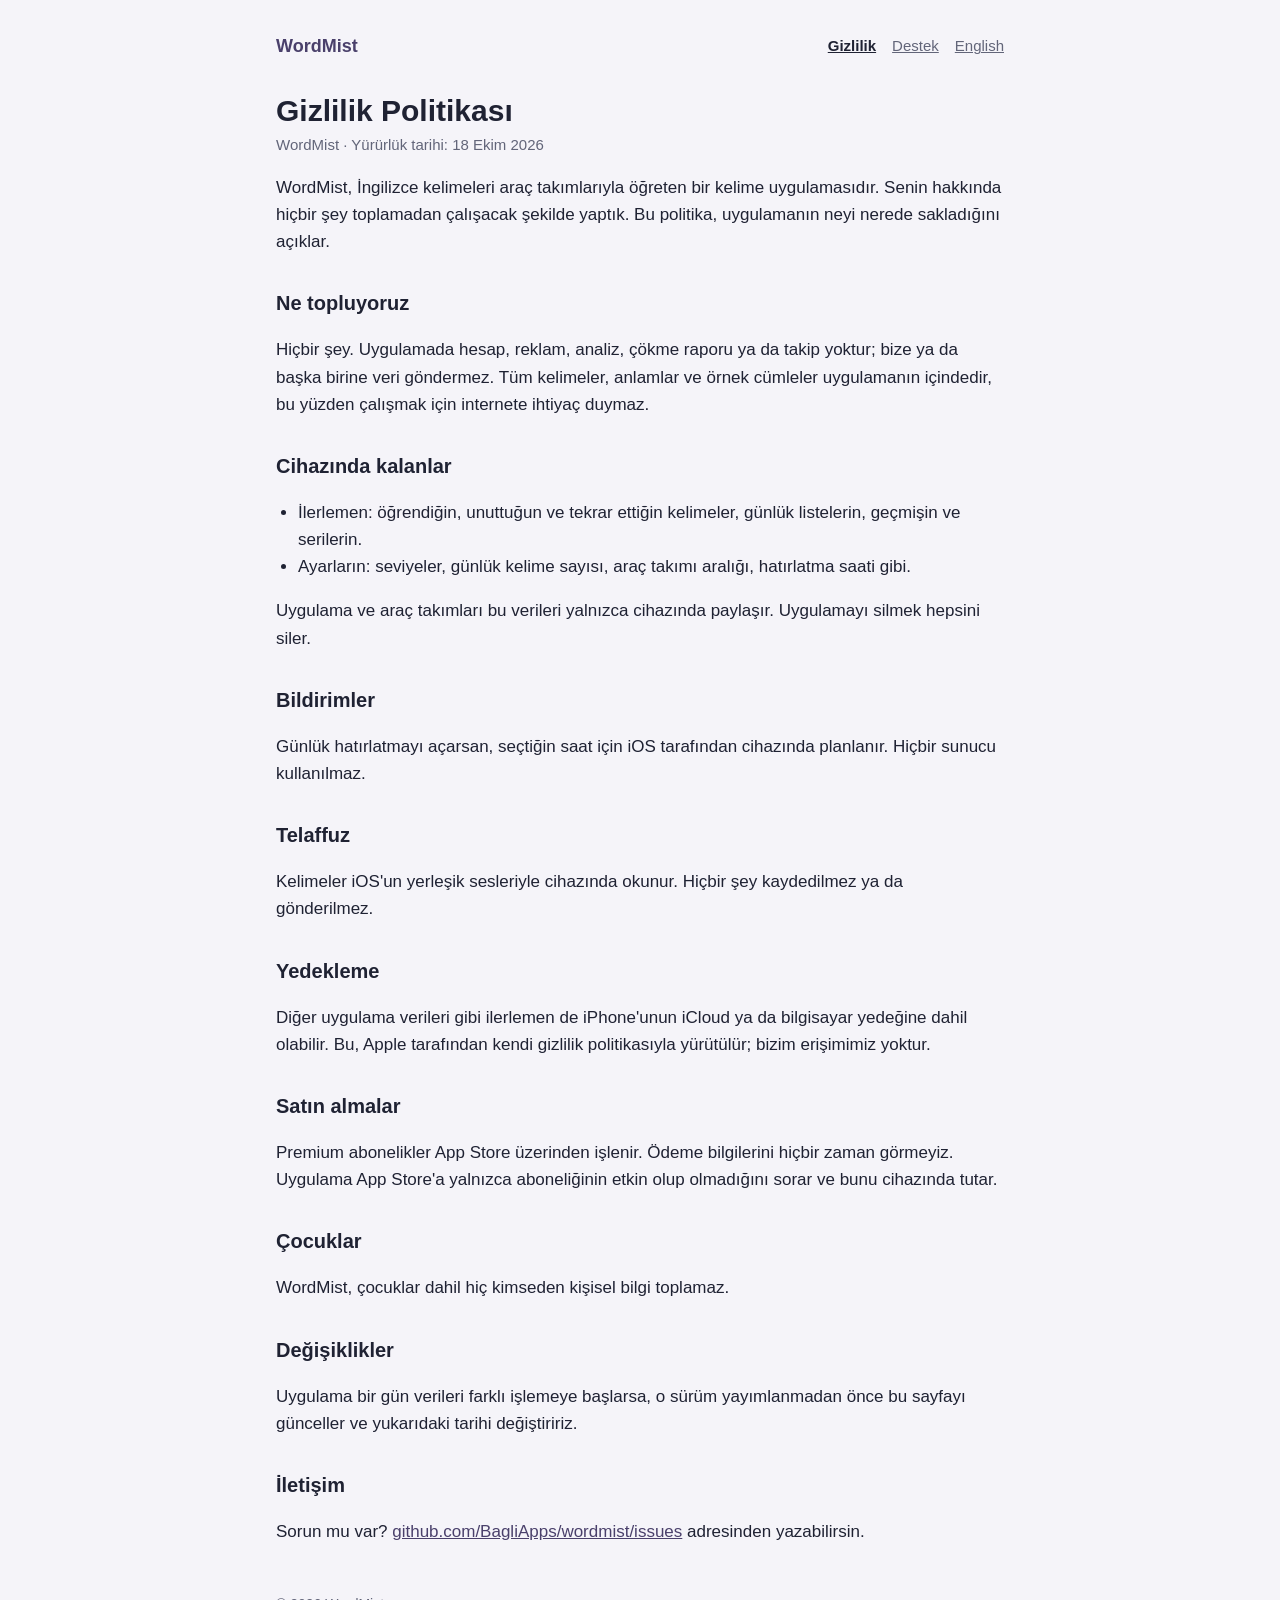
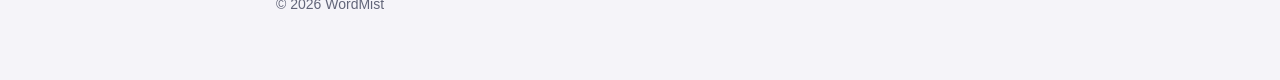
==== privacy-tr.html @ cceea668 "WordMist website: home, privacy policy and support (EN/TR)" ====
<!doctype html>
<html lang="tr">
<head>
<meta charset="utf-8">
<meta name="viewport" content="width=device-width, initial-scale=1">
<title>WordMist Gizlilik Politikası</title>
<meta name="description" content="WordMist verilerini nasıl işler: hiçbir veri toplamaz. Hesap yok, reklam yok, takip yok.">
<link rel="icon" href="img/icon.jpg">
<link rel="stylesheet" href="style.css">
</head>
<body>
<main>
<header class="top">
  <a class="brand" href="index.html">WordMist</a>
  <nav><a href="privacy-tr.html" aria-current="page">Gizlilik</a><a href="support-tr.html">Destek</a><a href="privacy.html" hreflang="en">English</a></nav>
</header>
<h1>Gizlilik Politikası</h1>
<p class="muted">WordMist · Yürürlük tarihi: 18 Ekim 2026</p>

<p>WordMist, İngilizce kelimeleri araç takımlarıyla öğreten bir kelime uygulamasıdır. Senin hakkında hiçbir şey toplamadan çalışacak şekilde yaptık. Bu politika, uygulamanın neyi nerede sakladığını açıklar.</p>

<h2>Ne topluyoruz</h2>
<p>Hiçbir şey. Uygulamada hesap, reklam, analiz, çökme raporu ya da takip yoktur; bize ya da başka birine veri göndermez. Tüm kelimeler, anlamlar ve örnek cümleler uygulamanın içindedir, bu yüzden çalışmak için internete ihtiyaç duymaz.</p>

<h2>Cihazında kalanlar</h2>
<ul>
<li>İlerlemen: öğrendiğin, unuttuğun ve tekrar ettiğin kelimeler, günlük listelerin, geçmişin ve serilerin.</li>
<li>Ayarların: seviyeler, günlük kelime sayısı, araç takımı aralığı, hatırlatma saati gibi.</li>
</ul>
<p>Uygulama ve araç takımları bu verileri yalnızca cihazında paylaşır. Uygulamayı silmek hepsini siler.</p>

<h2>Bildirimler</h2>
<p>Günlük hatırlatmayı açarsan, seçtiğin saat için iOS tarafından cihazında planlanır. Hiçbir sunucu kullanılmaz.</p>

<h2>Telaffuz</h2>
<p>Kelimeler iOS'un yerleşik sesleriyle cihazında okunur. Hiçbir şey kaydedilmez ya da gönderilmez.</p>

<h2>Yedekleme</h2>
<p>Diğer uygulama verileri gibi ilerlemen de iPhone'unun iCloud ya da bilgisayar yedeğine dahil olabilir. Bu, Apple tarafından kendi gizlilik politikasıyla yürütülür; bizim erişimimiz yoktur.</p>

<h2>Satın almalar</h2>
<p>Premium abonelikler App Store üzerinden işlenir. Ödeme bilgilerini hiçbir zaman görmeyiz. Uygulama App Store'a yalnızca aboneliğinin etkin olup olmadığını sorar ve bunu cihazında tutar.</p>

<h2>Çocuklar</h2>
<p>WordMist, çocuklar dahil hiç kimseden kişisel bilgi toplamaz.</p>

<h2>Değişiklikler</h2>
<p>Uygulama bir gün verileri farklı işlemeye başlarsa, o sürüm yayımlanmadan önce bu sayfayı günceller ve yukarıdaki tarihi değiştiririz.</p>

<h2>İletişim</h2>
<p>Sorun mu var? <a href="https://github.com/BagliApps/wordmist/issues">github.com/BagliApps/wordmist/issues</a> adresinden yazabilirsin.</p>
<footer>© 2026 WordMist</footer>
</main>
</body>
</html>
---- style.css ----
:root{--bg:#f5f4f9;--surface:#ffffff;--fg:#1f2233;--muted:#626579;--line:#dfdde9;--accent:#4a406b;color-scheme:light dark}
@media (prefers-color-scheme:dark){:root{--bg:#191b28;--surface:#232637;--fg:#ecebf3;--muted:#a3a3b8;--line:#363950;--accent:#ffd17a}}
*{box-sizing:border-box}
body{margin:0;background:var(--bg);color:var(--fg);font:17px/1.6 -apple-system,BlinkMacSystemFont,"Segoe UI",Roboto,sans-serif}
main{max-width:760px;margin:0 auto;padding:32px 16px 64px}
h1{font-size:30px;line-height:1.2;margin:0 0 4px}
h2{font-size:20px;margin:32px 0 8px}
p,li{color:var(--fg)}
.muted,.meta{color:var(--muted);font-size:15px;margin:0}
a{color:var(--accent)}
ul{padding-left:22px}
footer{margin-top:48px;color:var(--muted);font-size:14px}

.top{display:flex;justify-content:space-between;align-items:center;gap:12px;flex-wrap:wrap;margin-bottom:32px}
.brand{font-weight:700;color:var(--accent);text-decoration:none;font-size:18px}
.top nav{display:flex;gap:16px;font-size:15px}
.top nav a{color:var(--muted)}
.top nav a[aria-current]{color:var(--fg);font-weight:600}
.lang{display:flex;gap:4px}
.lang button{font:inherit;font-size:14px;padding:4px 12px;border:1px solid var(--line);background:var(--surface);color:var(--fg);border-radius:999px;cursor:pointer}
.lang button[aria-pressed="true"]{background:var(--accent);border-color:var(--accent);color:var(--bg)}
.hero{display:flex;align-items:center;gap:16px;margin-bottom:16px}
.hero img{width:72px;height:72px;border-radius:16px}
.features li{margin:8px 0}
.videos{display:grid;grid-template-columns:repeat(auto-fill,minmax(200px,1fr));gap:16px;margin:16px 0;padding:0;list-style:none}
.videos figure{margin:0}
.videos video{display:block;width:100%;max-width:260px;margin:0 auto;border-radius:16px;border:1px solid var(--line);background:#000}
.videos figcaption{font-size:14px;color:var(--muted);margin-top:6px;text-align:center}
.links{display:flex;gap:16px;flex-wrap:wrap;padding:0;list-style:none}
[hidden]{display:none !important}
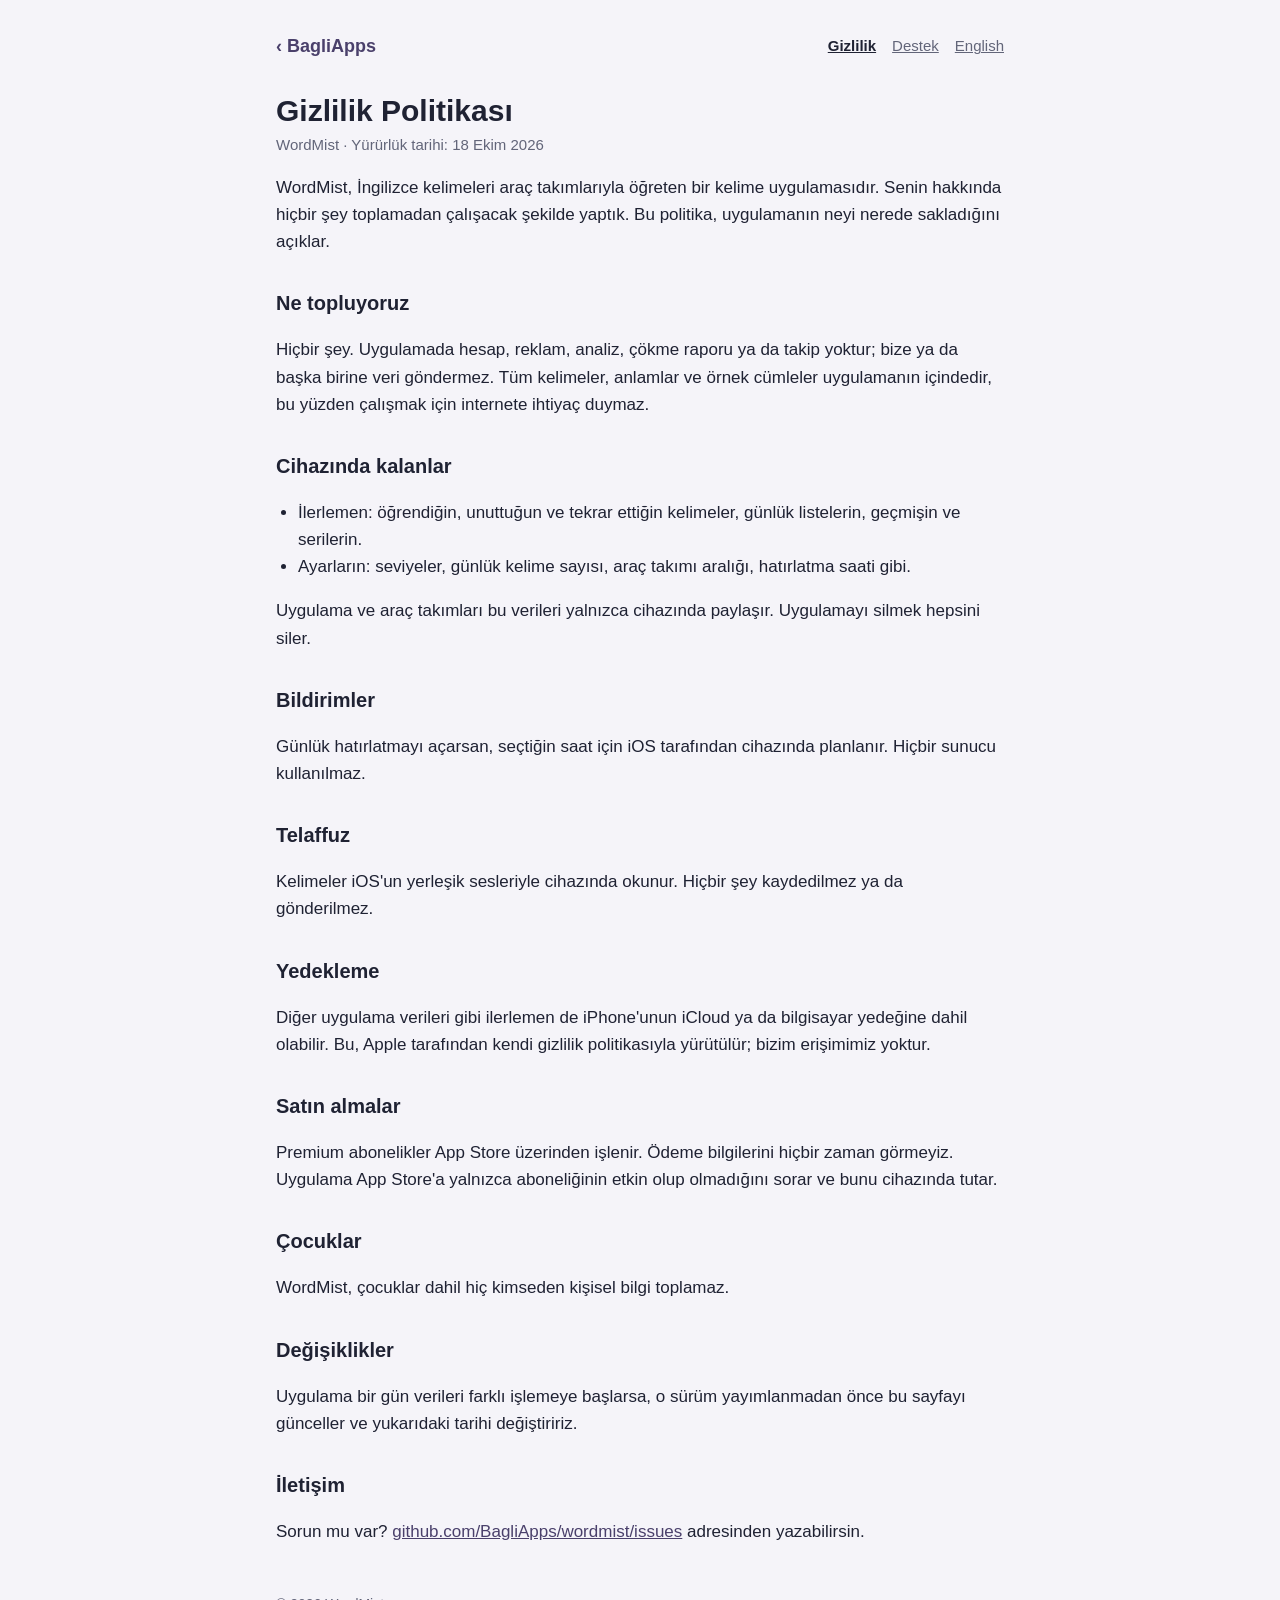
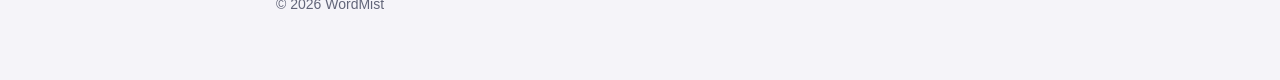
==== commit 093b437d: "Top link to BagliApps home" ====
--- a/privacy-tr.html
+++ b/privacy-tr.html
@@ -11,7 +11,7 @@
 <body>
 <main>
 <header class="top">
-  <a class="brand" href="index.html">WordMist</a>
+  <a class="brand" href="https://bagliapps.github.io/">‹ BagliApps</a>
   <nav><a href="privacy-tr.html" aria-current="page">Gizlilik</a><a href="support-tr.html">Destek</a><a href="privacy.html" hreflang="en">English</a></nav>
 </header>
 <h1>Gizlilik Politikası</h1>
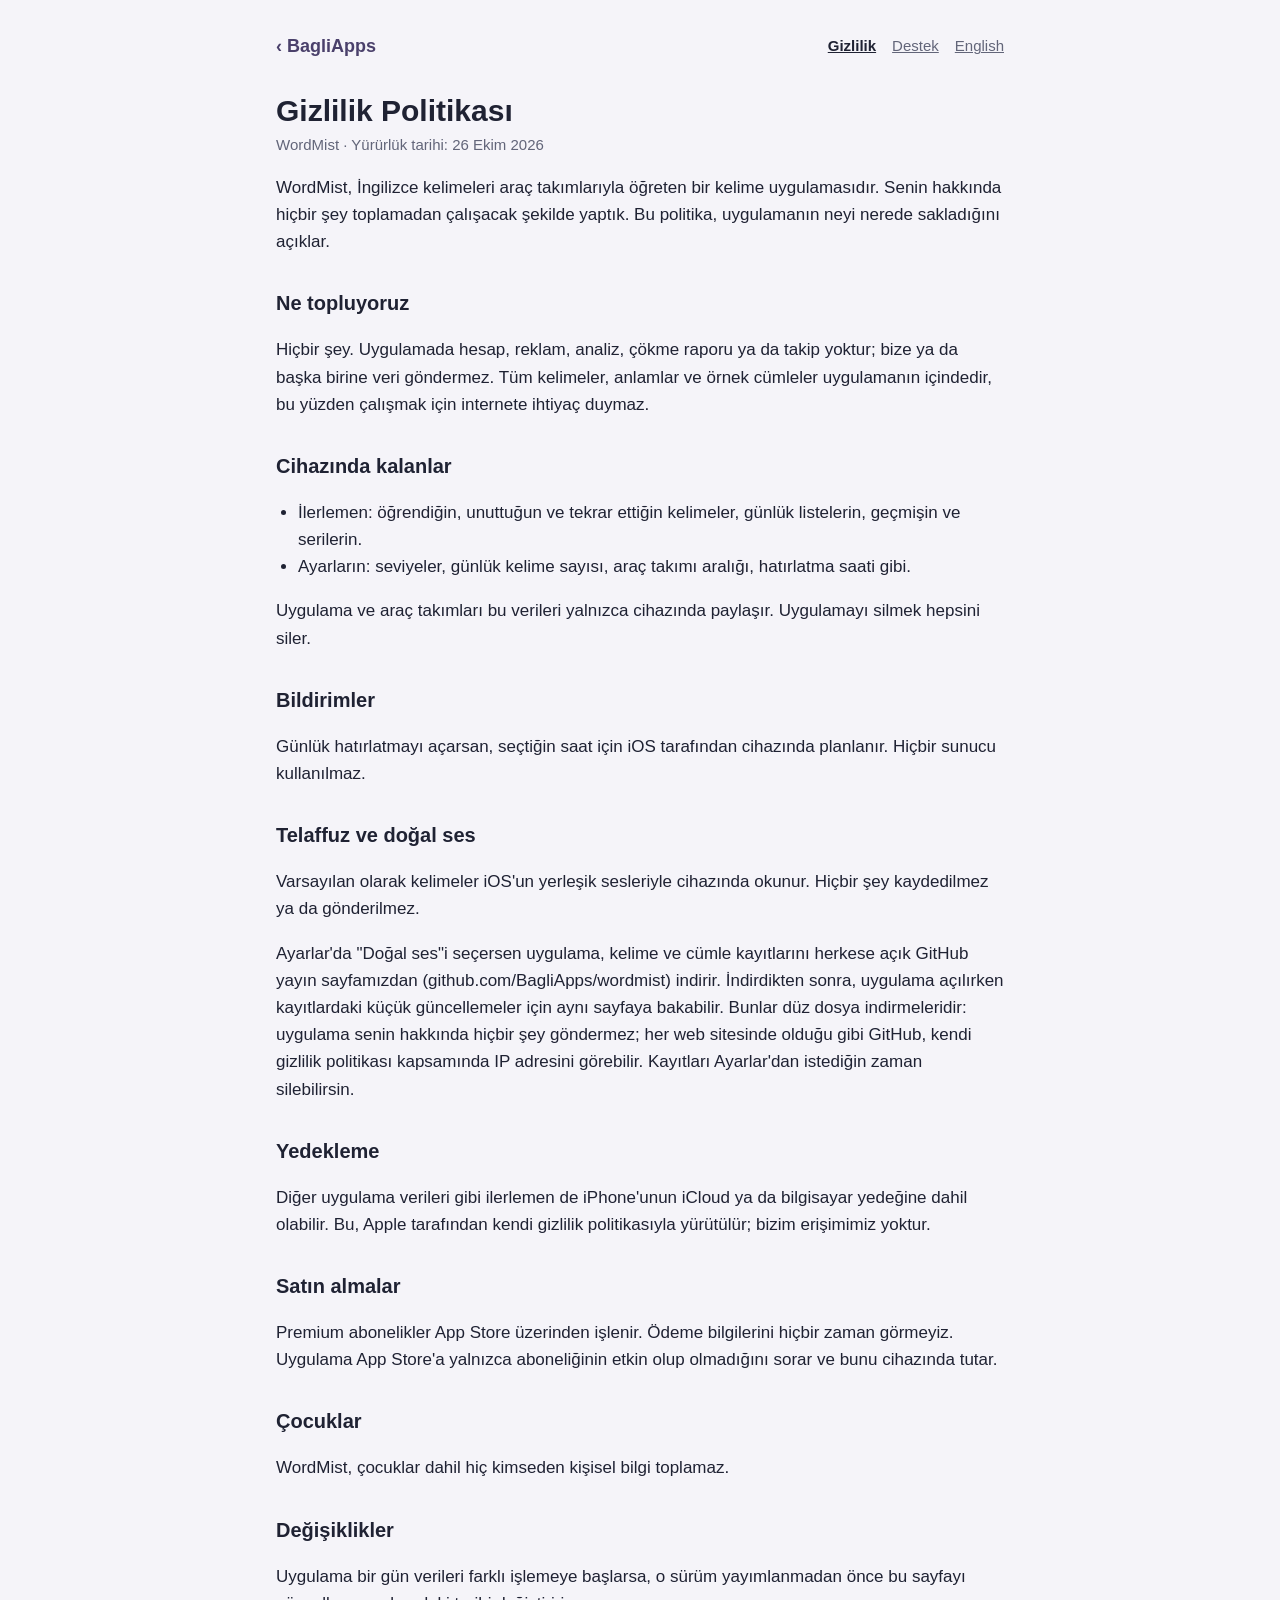
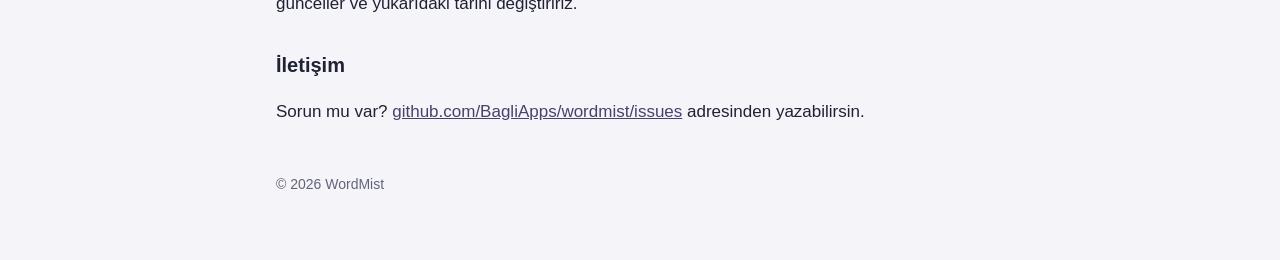
==== commit cc457464: "Update site: current features, Premium tiers, natural voice download in privacy policy" ====
--- a/privacy-tr.html
+++ b/privacy-tr.html
@@ -15,7 +15,7 @@
   <nav><a href="privacy-tr.html" aria-current="page">Gizlilik</a><a href="support-tr.html">Destek</a><a href="privacy.html" hreflang="en">English</a></nav>
 </header>
 <h1>Gizlilik Politikası</h1>
-<p class="muted">WordMist · Yürürlük tarihi: 18 Ekim 2026</p>
+<p class="muted">WordMist · Yürürlük tarihi: 26 Ekim 2026</p>
 
 <p>WordMist, İngilizce kelimeleri araç takımlarıyla öğreten bir kelime uygulamasıdır. Senin hakkında hiçbir şey toplamadan çalışacak şekilde yaptık. Bu politika, uygulamanın neyi nerede sakladığını açıklar.</p>
 
@@ -32,8 +32,9 @@
 <h2>Bildirimler</h2>
 <p>Günlük hatırlatmayı açarsan, seçtiğin saat için iOS tarafından cihazında planlanır. Hiçbir sunucu kullanılmaz.</p>
 
-<h2>Telaffuz</h2>
-<p>Kelimeler iOS'un yerleşik sesleriyle cihazında okunur. Hiçbir şey kaydedilmez ya da gönderilmez.</p>
+<h2>Telaffuz ve doğal ses</h2>
+<p>Varsayılan olarak kelimeler iOS'un yerleşik sesleriyle cihazında okunur. Hiçbir şey kaydedilmez ya da gönderilmez.</p>
+<p>Ayarlar'da "Doğal ses"i seçersen uygulama, kelime ve cümle kayıtlarını herkese açık GitHub yayın sayfamızdan (github.com/BagliApps/wordmist) indirir. İndirdikten sonra, uygulama açılırken kayıtlardaki küçük güncellemeler için aynı sayfaya bakabilir. Bunlar düz dosya indirmeleridir: uygulama senin hakkında hiçbir şey göndermez; her web sitesinde olduğu gibi GitHub, kendi gizlilik politikası kapsamında IP adresini görebilir. Kayıtları Ayarlar'dan istediğin zaman silebilirsin.
 
 <h2>Yedekleme</h2>
 <p>Diğer uygulama verileri gibi ilerlemen de iPhone'unun iCloud ya da bilgisayar yedeğine dahil olabilir. Bu, Apple tarafından kendi gizlilik politikasıyla yürütülür; bizim erişimimiz yoktur.</p>
